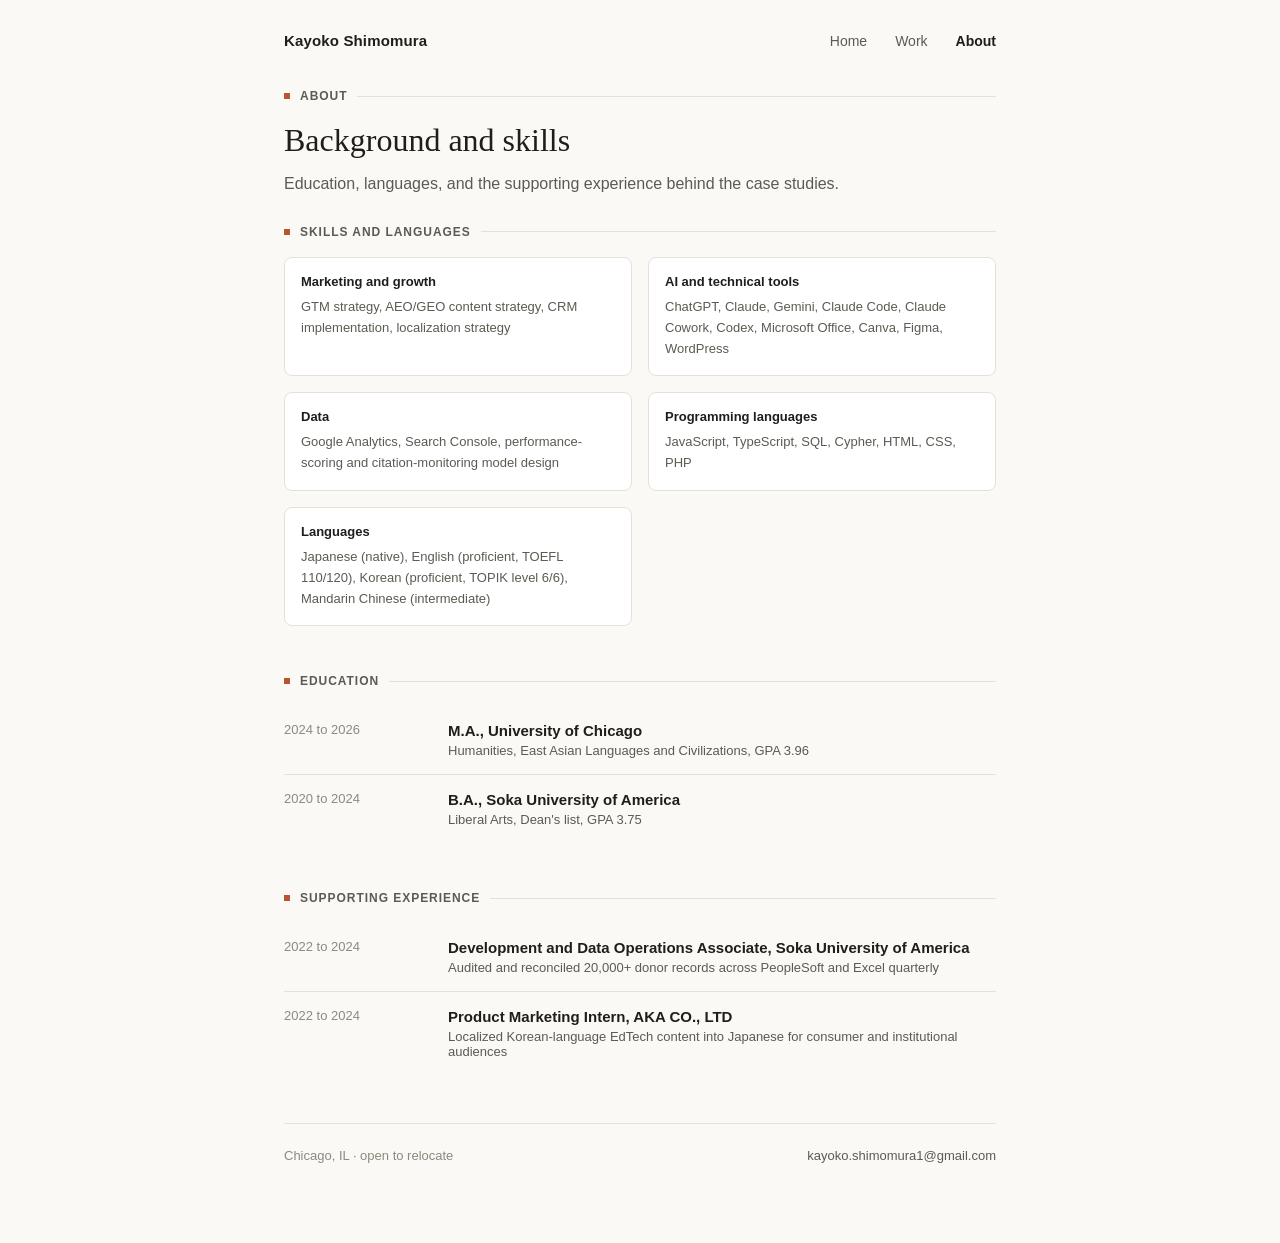
==== about/index.html @ 9ae58164 "Restructure pages into folders for clean URLs without .html about.html and work.html move to about/i" ====
<!DOCTYPE html>
<html lang="en">
<head>
<meta charset="UTF-8">
<meta name="viewport" content="width=device-width, initial-scale=1.0">
<title>Kayoko Shimomura — About</title>
<link rel="stylesheet" href="../css/style.css">
</head>
<body class="page-about">

<div class="wrap">

  <nav>
    <div class="name">Kayoko Shimomura</div>
    <div class="links">
      <a href="../">Home</a>
      <a href="../work/">Work</a>
      <a href="./" class="active">About</a>
    </div>
  </nav>

  <header class="page-head">
    <div class="kicker"><span class="mark"></span><span class="text">about</span><span class="rule"></span></div>
    <h1 class="title serif">Background and skills</h1>
    <p class="subhead">Education, languages, and the supporting experience behind&nbsp;the case studies.</p>
  </header>

  <section class="block">
    <div class="kicker"><span class="mark"></span><span class="text">skills and languages</span><span class="rule"></span></div>
    <div class="skills-grid">
      <div class="skill-cat">
        <h4>Marketing and growth</h4>
        <p>GTM strategy, AEO/GEO content strategy, CRM implementation, localization strategy</p>
      </div>
      <div class="skill-cat">
        <h4>AI and technical tools</h4>
        <p>ChatGPT, Claude, Gemini, Claude Code, Claude Cowork, Codex, Microsoft Office, Canva, Figma, WordPress</p>
      </div>
      <div class="skill-cat">
        <h4>Data</h4>
        <p>Google Analytics, Search Console, performance-scoring and citation-monitoring model design</p>
      </div>
      <div class="skill-cat">
        <h4>Programming languages</h4>
        <p>JavaScript, TypeScript, SQL, Cypher, HTML, CSS, PHP</p>
      </div>
      <div class="skill-cat">
        <h4>Languages</h4>
        <p>Japanese (native), English (proficient, TOEFL 110/120), Korean (proficient, TOPIK level 6/6), Mandarin Chinese (intermediate) </p>
      </div>
    </div>
  </section>

  <section class="block">
    <div class="kicker"><span class="mark"></span><span class="text">education</span><span class="rule"></span></div>
    <div class="edu-row">
      <div class="when">2024 to 2026</div>
      <div>
        <h4>M.A., University of Chicago</h4>
        <p>Humanities, East Asian Languages and Civilizations, GPA 3.96</p>
      </div>
    </div>
    <div class="edu-row">
      <div class="when">2020 to 2024</div>
      <div>
        <h4>B.A., Soka University of America</h4>
        <p>Liberal Arts, Dean's list, GPA 3.75</p>
      </div>
    </div>
  </section>

  <section class="block">
    <div class="kicker"><span class="mark"></span><span class="text">supporting experience</span><span class="rule"></span></div>
    <div class="edu-row">
      <div class="when">2022 to 2024</div>
      <div>
        <h4>Development and Data Operations Associate, Soka University of America</h4>
        <p>Audited and reconciled 20,000+ donor records across PeopleSoft and Excel quarterly</p>
      </div>
    </div>
    <div class="edu-row">
      <div class="when">2022 to 2024</div>
      <div>
        <h4>Product Marketing Intern, AKA CO., LTD</h4>
        <p>Localized Korean-language EdTech content into Japanese for consumer and institutional audiences</p>
      </div>
    </div>
  </section>

  <footer>
    <span>Chicago, IL &middot; open to relocate</span>
    <a href="mailto:kayoko.shimomura1@gmail.com">kayoko.shimomura1@gmail.com</a>
  </footer>

</div>

</body>
</html>
---- css/style.css ----
:root{
  --bg: #FAF9F6;
  --surface: #FFFFFF;
  --line: #E4E1D8;
  --line-strong: #C9C5B8;
  --text-primary: #1F1E1B;
  --text-secondary: #5C5A52;
  --text-muted: #8C897E;
  --accent: #B8542F;
  --accent-bg: #F5E7DE;
}
*{box-sizing:border-box;}
body{
  margin:0;
  background:var(--bg);
  color:var(--text-primary);
  font-family:-apple-system, "Segoe UI", Helvetica, Arial, sans-serif;
  -webkit-font-smoothing:antialiased;
}
.serif{ font-family: Georgia, "Times New Roman", serif; }
.wrap{
  max-width:760px;
  margin:0 auto;
  padding: 32px 24px 80px;
}

/* ---------- nav ---------- */
nav{
  display:flex;
  justify-content:space-between;
  align-items:center;
  padding-bottom:40px;
}
body.page-home nav{ padding-bottom:48px; }
nav .name{
  font-size:15px;
  font-weight:600;
  letter-spacing:0.01em;
}
nav .links{
  display:flex;
  gap:28px;
  font-size:14px;
}
nav .links a{
  color:var(--text-secondary);
  text-decoration:none;
}
nav .links a.active{ color:var(--text-primary); font-weight:600; }

/* ---------- kicker ---------- */
.kicker{
  display:flex;
  align-items:center;
  gap:10px;
  margin:0 0 18px;
}
.kicker .mark{
  width:6px;
  height:6px;
  background:var(--accent);
  flex-shrink:0;
}
.kicker .text{
  font-size:12px;
  font-weight:600;
  letter-spacing:0.08em;
  text-transform:uppercase;
  color:var(--text-secondary);
  white-space:nowrap;
}
.kicker .rule{
  flex:1;
  height:1px;
  background:var(--line);
}

/* ---------- headshot (hover-swap) ---------- */
.headshot{
  position:relative;
  border-radius:8px;
  overflow:hidden;
  border:1px solid var(--line);
  background:#F2F0EA;
  cursor:pointer;
}
.headshot .photo{
  position:absolute;
  inset:0;
  transition: opacity 0.35s ease;
}
.headshot .photo img{
  display:block;
  width:100%;
  height:100%;
  object-fit:cover;
}
.headshot .photo-a{ opacity:1; }
.headshot .photo-b{ opacity:0; }
.headshot:hover .photo-a{ opacity:0; }
.headshot:hover .photo-b{ opacity:1; }
.headshot .hint{
  position:absolute;
  bottom:8px;
  left:0;
  right:0;
  text-align:center;
  font-size:10px;
  color:var(--text-muted);
  letter-spacing:0.03em;
  z-index:2;
  pointer-events:none;
}

/* ---------- footer ---------- */
footer{
  border-top:1px solid var(--line);
  padding-top:24px;
  margin-top:8px;
  display:flex;
  justify-content:space-between;
  align-items:center;
  font-size:13px;
  color:var(--text-muted);
}
footer a{
  color:var(--text-secondary);
  text-decoration:none;
}

/* =====================================================
   HOME
   ===================================================== */
header.hero{
  padding: 12px 0 56px;
  margin-bottom: 24px;
  display:grid;
  grid-template-columns: 1fr 240px;
  gap:32px;
  align-items:start;
}
header.hero h1.title{
  font-size:40px;
  line-height:1.15;
  font-weight:500;
  margin:0 0 14px;
  max-width:480px;
}
header.hero .headshot{
  width:240px;
  height:288px;
  margin-top:38px;
}
.hero-copy{ min-width:0; }
p.role{
  font-size:18px;
  color:var(--text-secondary);
  margin:0 0 20px;
  max-width:440px;
}

section.about{ margin-bottom:56px; }
.label{
  font-size:13px;
  color:var(--text-muted);
  margin:0 0 16px;
  text-transform:lowercase;
  letter-spacing:0.03em;
}
.about-grid{
  display:grid;
  grid-template-columns: 140px 1fr;
  gap:24px;
}
.about-copy p{
  font-size:16px;
  line-height:1.7;
  color:var(--text-primary);
  margin:0 0 16px;
}
.about-copy p:last-child{ margin-bottom:0; }
.tags{
  display:flex;
  gap:8px;
  flex-wrap:wrap;
  margin-top:18px;
}
.tag{
  background:var(--accent-bg);
  color:var(--accent);
  font-size:12px;
  font-weight:600;
  padding:5px 12px;
  border-radius:4px;
}

section.work{ margin-bottom:56px; }
.work-grid{
  display:grid;
  grid-template-columns: repeat(3, minmax(0,1fr));
  gap:1px;
  background:var(--line);
  border:1px solid var(--line);
}
.work-card{
  background:var(--surface);
  padding:24px 20px;
}
.work-card .icon{
  width:18px;
  height:18px;
  margin-bottom:16px;
  color:var(--accent);
}
.work-card h3{
  font-size:15px;
  font-weight:600;
  margin:0 0 8px;
}
.work-card p{
  font-size:13px;
  color:var(--text-secondary);
  line-height:1.6;
  margin:0 0 16px;
}
.work-card .stat{
  font-family: Georgia, serif;
  font-size:22px;
  font-weight:500;
  color:var(--text-primary);
}
.work-card .stat-label{
  font-size:11px;
  color:var(--text-muted);
  margin-top:2px;
}

section.featured{ margin-bottom:56px; }
section.featured .shot-frame{
  position:relative;
  border-radius:8px;
  overflow:hidden;
  height:380px;
  border:1px solid var(--line);
  background:#F2F0EA;
}
section.featured .shot-frame img{
  display:block;
  width:100%;
  height:100%;
  object-fit:contain;
}
.annot{
  font-size:11px;
  color:var(--text-muted);
  text-align:center;
  margin-top:8px;
}

/* =====================================================
   SHARED PAGE HEAD (work / about)
   ===================================================== */
header.page-head{
  padding-bottom:40px;
  border-bottom:1px solid var(--line);
  margin-bottom:48px;
}
body.page-about header.page-head{
  border-bottom:none;
  padding-bottom:0;
  margin-bottom:28px;
}
header.page-head h1.title{
  font-size:32px;
  line-height:1.2;
  font-weight:500;
  margin:0 0 12px;
}
p.subhead{
  font-size:16px;
  color:var(--text-secondary);
  margin:0;
  max-width:480px;
  line-height:1.6;
}
@media (min-width: 601px){
  body.page-about p.subhead{
    max-width:none;
    white-space:nowrap;
  }
}

/* =====================================================
   WORK
   ===================================================== */
.case{
  padding: 40px 0;
  border-bottom: 1px solid var(--line);
}
.case:first-of-type{ padding-top:0; }
.case:last-of-type{ border-bottom:none; }

.case-tag{
  display:inline-block;
  background:var(--accent-bg);
  color:var(--accent);
  font-size:11px;
  font-weight:600;
  padding:4px 10px;
  border-radius:4px;
  margin-bottom:14px;
}
.case h2{
  font-size:22px;
  font-weight:500;
  margin:0 0 6px;
  max-width:480px;
}
.case .meta{
  font-size:13px;
  color:var(--text-muted);
  margin:0 0 22px;
}

.case-body{
  display:grid;
  grid-template-columns: 1.1fr 1fr;
  gap:28px;
  align-items:start;
}
.case-body.stacked{ display:block; }
.case-body.stacked .case-copy{ margin-bottom:24px; }
.case-copy p{
  font-size:15px;
  line-height:1.7;
  color:var(--text-primary);
  margin:0;
}

.stat-row{
  display:flex;
  gap:24px;
  margin-top:20px;
  flex-wrap:wrap;
}
.stat .num{
  font-family: Georgia, serif;
  font-size:24px;
  font-weight:500;
  line-height:1;
}
.stat .lbl{
  font-size:11px;
  color:var(--text-muted);
  margin-top:4px;
}

.case .shot-frame{
  position:relative;
  border-radius:8px;
  overflow:hidden;
  height:340px;
  border:1px solid var(--line);
  background:#F2F0EA;
}
.case .shot-frame img{
  display:block;
  width:100%;
  height:100%;
  object-fit:contain;
}

.shot-split{
  display:grid;
  grid-template-columns: 1fr 1fr;
  gap:16px;
}
.shot-split .half{
  border:1px solid var(--line);
  border-radius:8px;
  overflow:hidden;
  background:var(--surface);
}
.shot-split .ph-tag{
  display:inline-block;
  font-size:11px;
  font-weight:700;
  letter-spacing:0.04em;
  text-transform:uppercase;
  color:var(--accent);
  background:var(--accent-bg);
  padding:4px 10px;
  border-radius:4px;
  margin:8px 0 0 12px;
}
.shot-split .half img{
  display:block;
  width:100%;
  height:240px;
  object-fit:cover;
  background:#F2F0EA;
}
.shot-split .half img.precise{
  height:auto;
  object-fit:cover;
}

/* =====================================================
   ABOUT
   ===================================================== */
.intro{
  display:grid;
  grid-template-columns: 200px 1fr;
  gap:32px;
  align-items:start;
  margin-bottom:56px;
}
.intro .headshot{
  width:200px;
  height:240px;
}
.intro-copy p{
  font-size:16px;
  line-height:1.7;
  color:var(--text-primary);
  margin:0 0 16px;
}
.intro-copy p:last-child{ margin-bottom:0; }

section.block{ margin-bottom:48px; }

.skills-grid{
  display:grid;
  grid-template-columns: repeat(2, 1fr);
  gap:16px;
}
.skill-cat{
  background:var(--surface);
  border:1px solid var(--line);
  border-radius:8px;
  padding:16px;
}
.skill-cat h4{
  font-size:13px;
  font-weight:600;
  margin:0 0 8px;
}
.skill-cat p{
  font-size:13px;
  color:var(--text-secondary);
  margin:0;
  line-height:1.6;
}

.edu-row{
  display:grid;
  grid-template-columns: 140px 1fr;
  gap:24px;
  padding:16px 0;
  border-bottom:1px solid var(--line);
}
.edu-row:last-child{ border-bottom:none; }
.edu-row .when{
  font-size:13px;
  color:var(--text-muted);
}
.edu-row h4{
  font-size:15px;
  font-weight:600;
  margin:0 0 4px;
}
.edu-row p{
  font-size:13px;
  color:var(--text-secondary);
  margin:0;
}

/* =====================================================
   RESPONSIVE
   ===================================================== */
@media (max-width: 600px){
  header.hero h1.title{ font-size:30px; }
  header.hero{ grid-template-columns: 1fr; }
  header.hero .headshot{ width:180px; height:216px; order:-1; margin-top:0; margin-bottom:20px; }
  .about-grid{ grid-template-columns: 1fr; gap:8px; }
  .work-grid{ grid-template-columns: 1fr; }
  .intro{ grid-template-columns: 1fr; }
  .intro .headshot{ width:140px; height:168px; }
  .skills-grid{ grid-template-columns: 1fr; }
  .edu-row{ grid-template-columns: 1fr; gap:4px; }
  nav .links{ gap:18px; font-size:13px; }
}

@media (max-width: 640px){
  header.page-head h1.title{ font-size:26px; }
  .case-body{ grid-template-columns: 1fr; }
  .case .shot-frame{ height:240px; }
  .shot-split{ grid-template-columns: 1fr; }
  .shot-split .half img{ height:200px; }
}
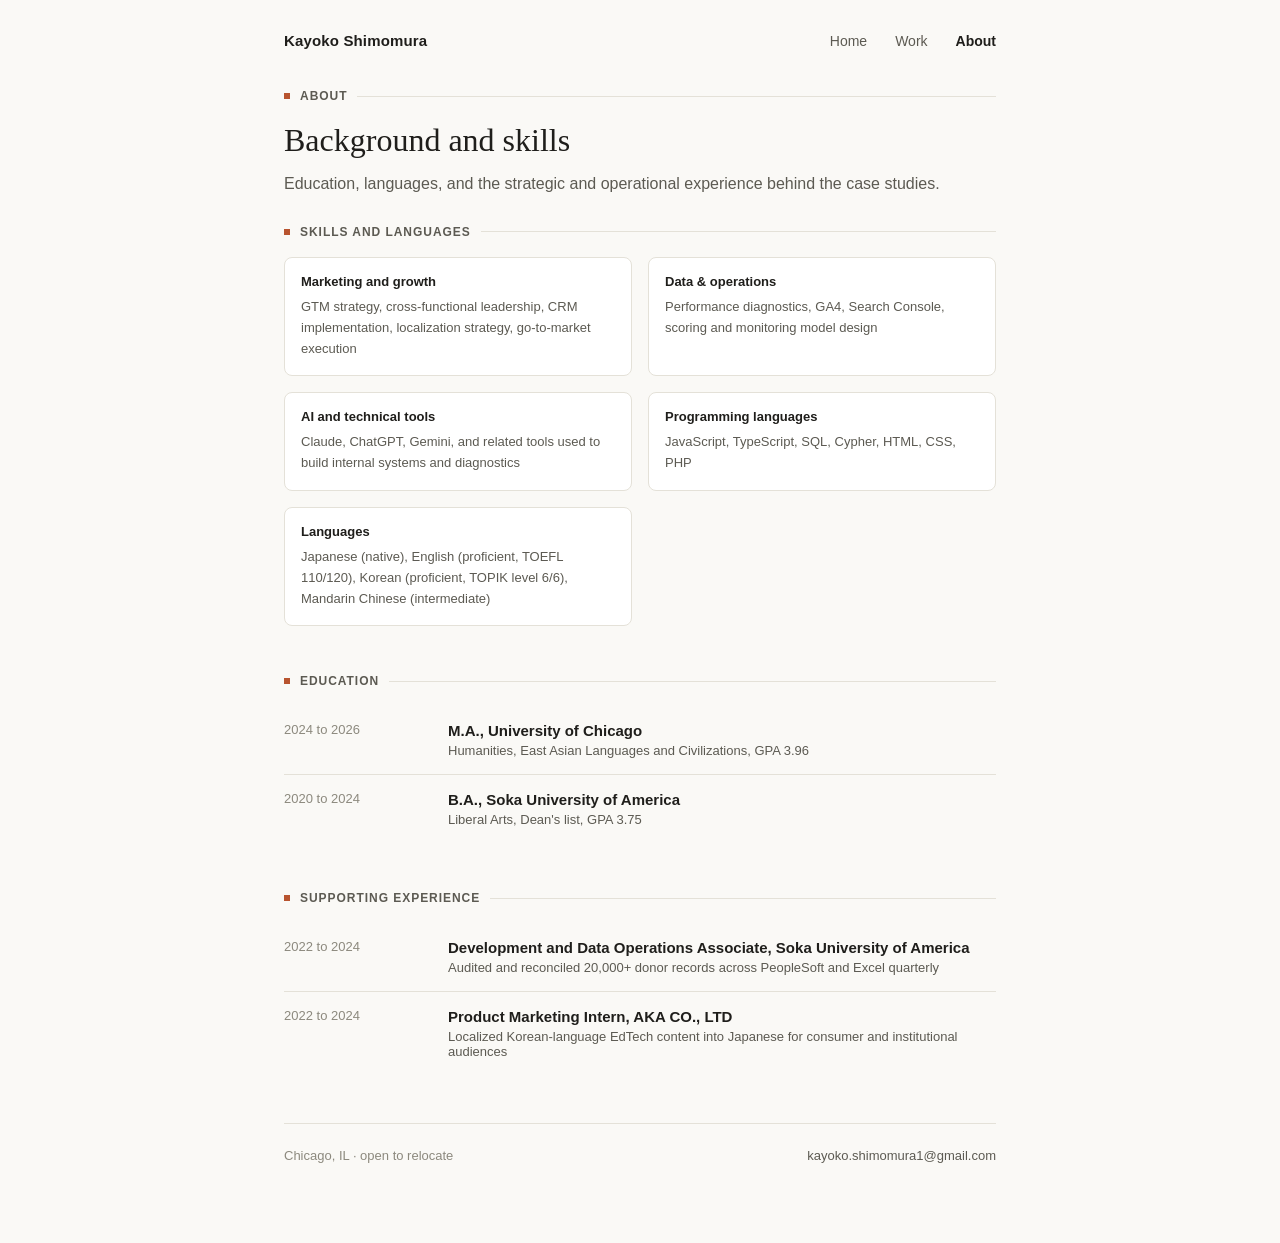
==== commit 2b57d4cc: "Align copy with CADDi US Business Leadership application Rewrite hero, about, work-preview, and feat" ====
--- a/about/index.html
+++ b/about/index.html
@@ -4,7 +4,7 @@
 <meta charset="UTF-8">
 <meta name="viewport" content="width=device-width, initial-scale=1.0">
 <title>Kayoko Shimomura — About</title>
-<link rel="stylesheet" href="../css/style.css">
+<link rel="stylesheet" href="../css/style.css?v=4">
 </head>
 <body class="page-about">
 
@@ -22,7 +22,7 @@
   <header class="page-head">
     <div class="kicker"><span class="mark"></span><span class="text">about</span><span class="rule"></span></div>
     <h1 class="title serif">Background and skills</h1>
-    <p class="subhead">Education, languages, and the supporting experience behind&nbsp;the case studies.</p>
+    <p class="subhead">Education, languages, and the strategic and operational experience behind&nbsp;the case studies.</p>
   </header>
 
   <section class="block">
@@ -30,15 +30,15 @@
     <div class="skills-grid">
       <div class="skill-cat">
         <h4>Marketing and growth</h4>
-        <p>GTM strategy, AEO/GEO content strategy, CRM implementation, localization strategy</p>
+        <p>GTM strategy, cross-functional leadership, CRM implementation, localization strategy, go-to-market execution</p>
+      </div>
+      <div class="skill-cat">
+        <h4>Data &amp; operations</h4>
+        <p>Performance diagnostics, GA4, Search Console, scoring and monitoring model design</p>
       </div>
       <div class="skill-cat">
         <h4>AI and technical tools</h4>
-        <p>ChatGPT, Claude, Gemini, Claude Code, Claude Cowork, Codex, Microsoft Office, Canva, Figma, WordPress</p>
-      </div>
-      <div class="skill-cat">
-        <h4>Data</h4>
-        <p>Google Analytics, Search Console, performance-scoring and citation-monitoring model design</p>
+        <p>Claude, ChatGPT, Gemini, and related tools used to build internal systems and diagnostics</p>
       </div>
       <div class="skill-cat">
         <h4>Programming languages</h4>
--- a/css/style.css
+++ b/css/style.css
@@ -481,7 +481,8 @@
 @media (max-width: 600px){
   header.hero h1.title{ font-size:30px; }
   header.hero{ grid-template-columns: 1fr; }
-  header.hero .headshot{ width:180px; height:216px; order:-1; margin-top:0; margin-bottom:20px; }
+  header.hero .headshot{ width:180px; height:180px; order:-1; margin:0 auto 20px; border-radius:50%; }
+  header.hero .headshot .photo-b img{ object-position:50% 15%; }
   .about-grid{ grid-template-columns: 1fr; gap:8px; }
   .work-grid{ grid-template-columns: 1fr; }
   .intro{ grid-template-columns: 1fr; }
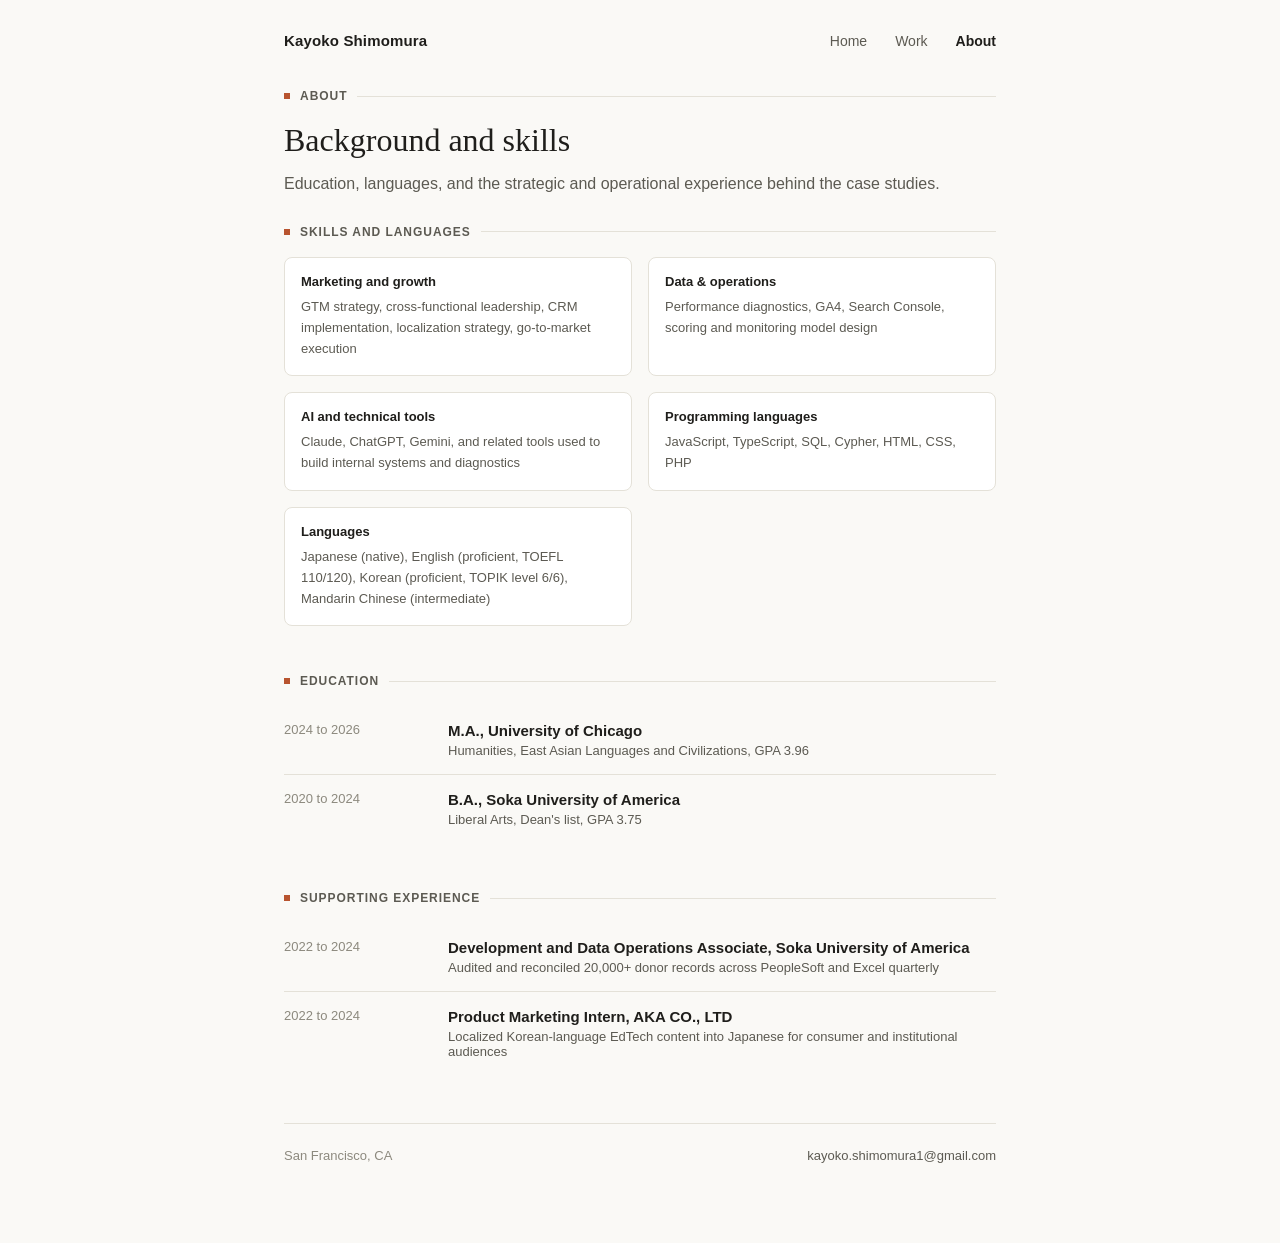
==== commit c95525e9: "Update website" ====
--- a/about/index.html
+++ b/about/index.html
@@ -88,7 +88,7 @@
   </section>
 
   <footer>
-    <span>Chicago, IL &middot; open to relocate</span>
+    <span>San Francisco, CA</span>
     <a href="mailto:kayoko.shimomura1@gmail.com">kayoko.shimomura1@gmail.com</a>
   </footer>
 
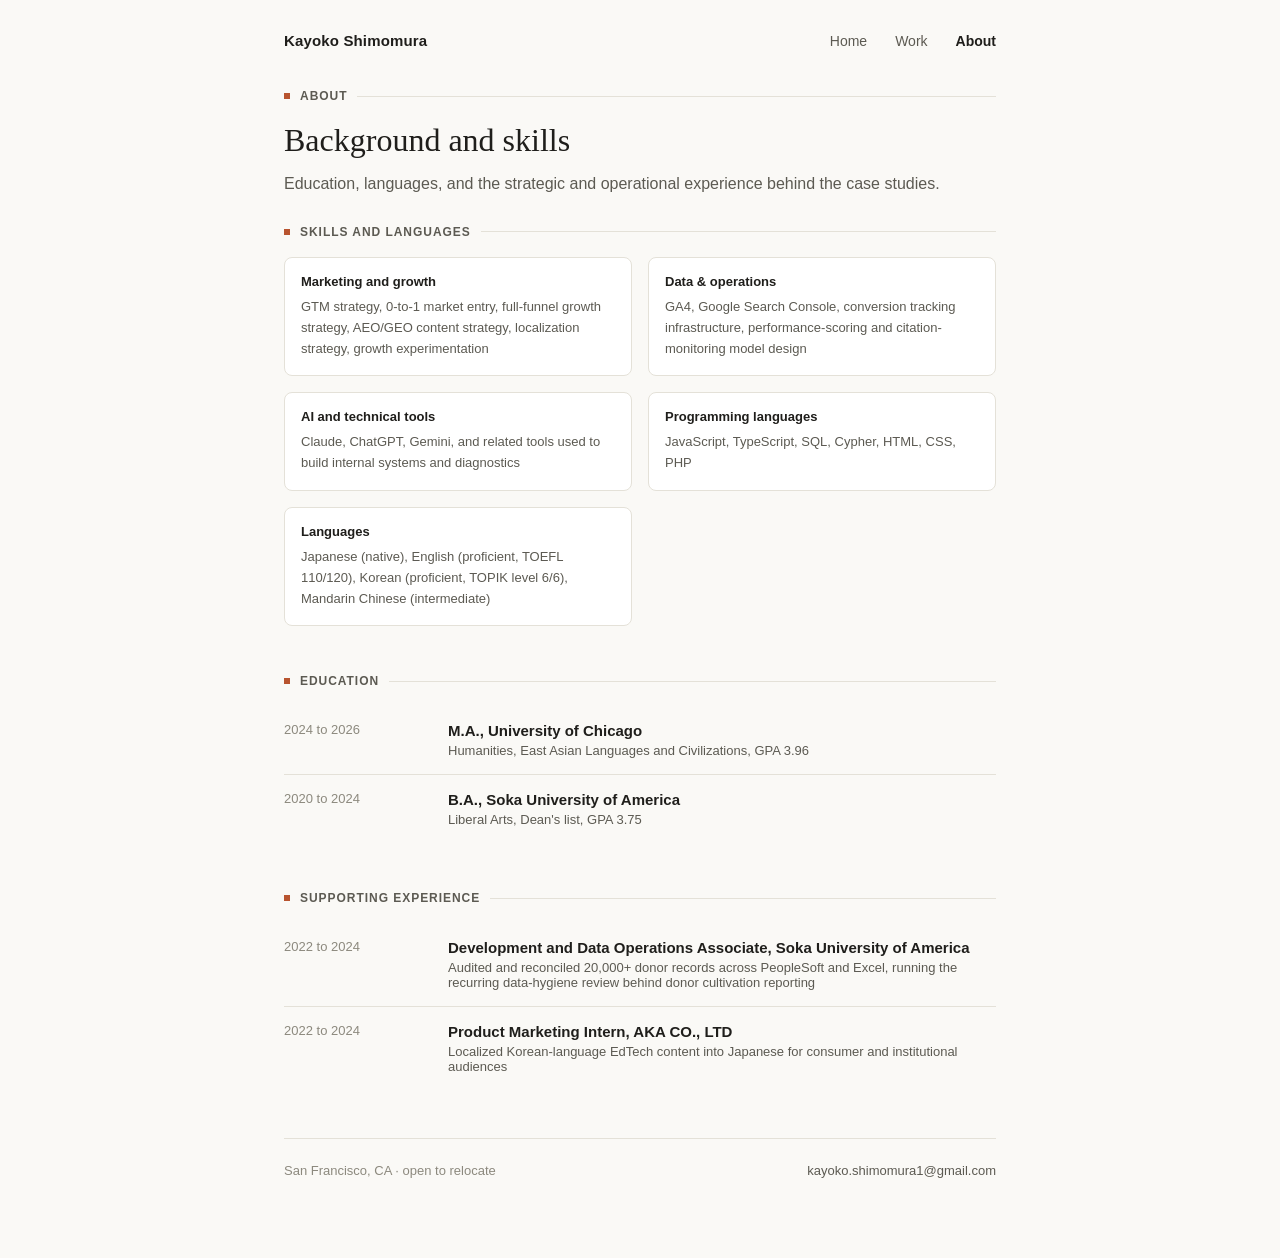
==== commit 177c9fe1: "Reposition site copy for Growth Associate/Strategist roles - Home: new hero title/subtitle, about bl" ====
--- a/about/index.html
+++ b/about/index.html
@@ -3,7 +3,8 @@
 <head>
 <meta charset="UTF-8">
 <meta name="viewport" content="width=device-width, initial-scale=1.0">
-<title>Kayoko Shimomura — About</title>
+<title>Kayoko Shimomura — Background and Skills</title>
+<meta name="description" content="Background, languages, and skills behind the case studies. M.A. University of Chicago. Trilingual in Japanese, English, and Korean.">
 <link rel="stylesheet" href="../css/style.css?v=4">
 </head>
 <body class="page-about">
@@ -30,11 +31,11 @@
     <div class="skills-grid">
       <div class="skill-cat">
         <h4>Marketing and growth</h4>
-        <p>GTM strategy, cross-functional leadership, CRM implementation, localization strategy, go-to-market execution</p>
+        <p>GTM strategy, 0-to-1 market entry, full-funnel growth strategy, AEO/GEO content strategy, localization strategy, growth experimentation</p>
       </div>
       <div class="skill-cat">
         <h4>Data &amp; operations</h4>
-        <p>Performance diagnostics, GA4, Search Console, scoring and monitoring model design</p>
+        <p>GA4, Google Search Console, conversion tracking infrastructure, performance-scoring and citation-monitoring model design</p>
       </div>
       <div class="skill-cat">
         <h4>AI and technical tools</h4>
@@ -75,7 +76,7 @@
       <div class="when">2022 to 2024</div>
       <div>
         <h4>Development and Data Operations Associate, Soka University of America</h4>
-        <p>Audited and reconciled 20,000+ donor records across PeopleSoft and Excel quarterly</p>
+        <p>Audited and reconciled 20,000+ donor records across PeopleSoft and Excel, running the recurring data-hygiene review behind donor cultivation reporting</p>
       </div>
     </div>
     <div class="edu-row">
@@ -88,7 +89,7 @@
   </section>
 
   <footer>
-    <span>San Francisco, CA</span>
+    <span>San Francisco, CA · open to relocate</span>
     <a href="mailto:kayoko.shimomura1@gmail.com">kayoko.shimomura1@gmail.com</a>
   </footer>
 
